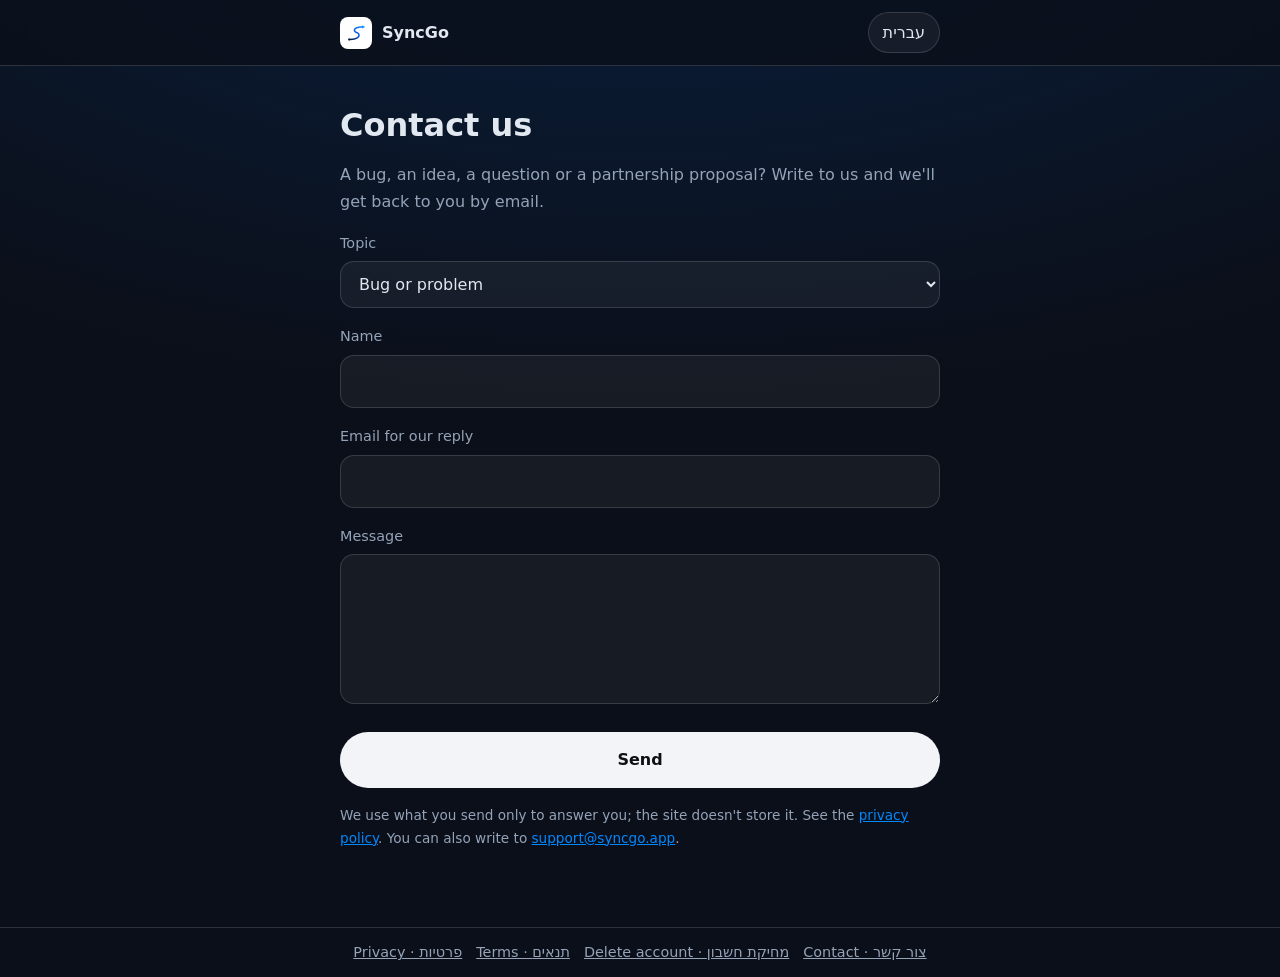
==== contact.html @ 4624d8fe "Join page, contact form, Play button, terms + privacy updates" ====
<!doctype html>
<html lang="he" dir="rtl"><head><meta charset="utf-8">
<meta name="viewport" content="width=device-width,initial-scale=1">
<meta name="theme-color" content="#0b0f19"><link rel="icon" href="/assets/img/logo.png">
<title>SyncGo</title><style>
:root{--bg:#0b0f19;--card:rgba(255,255,255,.05);--line:rgba(255,255,255,.14);--txt:#e2e8f0;--sub:#94a3b8;--acc:#0088ff}
*{box-sizing:border-box}html{-webkit-text-size-adjust:100%}
body{margin:0;background:radial-gradient(1200px 600px at 50% -200px,rgba(0,118,255,.18),transparent),var(--bg);color:var(--txt);
font:16px/1.7 Rubik,system-ui,-apple-system,"Segoe UI",Arial,sans-serif}
header{position:sticky;top:0;backdrop-filter:blur(12px);background:rgba(11,15,25,.75);border-bottom:1px solid var(--line);z-index:2}
.bar{max-width:640px;margin:auto;display:flex;align-items:center;justify-content:space-between;padding:12px 20px}
.brand{display:flex;gap:10px;align-items:center;color:var(--txt);text-decoration:none;font-weight:800}
.brand img{width:32px;height:32px;border-radius:8px}
button{background:var(--card);color:var(--txt);border:1px solid var(--line);border-radius:999px;padding:6px 14px;font:inherit;cursor:pointer}
main{max-width:640px;margin:auto;padding:32px 20px 64px}
h1{font-size:2rem;line-height:1.25;margin:.2em 0}p{color:var(--sub)}a{color:var(--acc)}
label{display:block;font-size:.9rem;color:var(--sub);margin:16px 0 6px}
input,select,textarea{width:100%;background:var(--card);color:var(--txt);border:1px solid var(--line);border-radius:14px;padding:12px 14px;font:inherit}
select option{color:#0b0f19}
textarea{min-height:150px;resize:vertical}
.send{margin-top:20px;width:100%;padding:14px;border-radius:999px;background:#f2f4f7;color:#0e1015;font-weight:700;border:0}
.send:disabled{opacity:.6}
.hp{position:absolute;left:-9999px;width:1px;height:1px;overflow:hidden}
.msg{margin-top:14px;font-weight:600}.msg.ok{color:#4ade80}.msg.err{color:#f87171}
.note{font-size:.85rem;color:var(--sub);margin-top:16px}
footer{border-top:1px solid var(--line);color:var(--sub);font-size:.9rem}
footer .bar{flex-wrap:wrap;gap:14px;justify-content:center}footer a{color:var(--sub)}
[lang-block]{display:none}html[lang=he] [lang-block=he],html[lang=en] [lang-block=en]{display:block}
</style></head><body>
<header><div class="bar"><a class="brand" href="/"><img src="/assets/img/logo.png" alt="">SyncGo</a><button id="lang" type="button">English</button></div></header>
<main>
<section lang-block="he" dir="rtl">
<h1>צרו קשר</h1>
<p>תקלה, רעיון לשיפור, שאלה או הצעה לשיתוף פעולה? כתבו לנו ונחזור אליכם במייל.</p>
<form data-contact data-lang="he" novalidate>
  <label for="t-he">נושא</label>
  <select id="t-he" name="topic"><option value="bug">תקלה או בעיה</option><option value="idea">הצעת ייעול</option>
    <option value="partnership">שיתוף פעולה</option><option value="privacy">פרטיות ומחיקת מידע</option><option value="other">אחר</option></select>
  <label for="n-he">שם</label><input id="n-he" name="name" maxlength="80" autocomplete="name" required>
  <label for="e-he">אימייל לתשובה</label><input id="e-he" name="email" type="email" maxlength="200" autocomplete="email" dir="ltr" required>
  <label for="m-he">ההודעה</label><textarea id="m-he" name="message" maxlength="3000" required></textarea>
  <div class="hp" aria-hidden="true"><label>Website<input name="website" tabindex="-1" autocomplete="off"></label></div>
  <button class="send" type="submit">שליחה</button>
  <p class="msg" role="status" aria-live="polite"></p>
</form>
<p class="note">את הפרטים שתשלחו אנחנו משתמשים רק כדי לענות לפנייה, והם לא נשמרים באתר. פרטים ב<a href="/privacy.html">מדיניות הפרטיות</a>. אפשר גם לכתוב ישירות ל-<a href="mailto:support@syncgo.app">support@syncgo.app</a>.</p>
</section>
<section lang-block="en" dir="ltr">
<h1>Contact us</h1>
<p>A bug, an idea, a question or a partnership proposal? Write to us and we'll get back to you by email.</p>
<form data-contact data-lang="en" novalidate>
  <label for="t-en">Topic</label>
  <select id="t-en" name="topic"><option value="bug">Bug or problem</option><option value="idea">Improvement idea</option>
    <option value="partnership">Partnership</option><option value="privacy">Privacy &amp; data deletion</option><option value="other">Other</option></select>
  <label for="n-en">Name</label><input id="n-en" name="name" maxlength="80" autocomplete="name" required>
  <label for="e-en">Email for our reply</label><input id="e-en" name="email" type="email" maxlength="200" autocomplete="email" required>
  <label for="m-en">Message</label><textarea id="m-en" name="message" maxlength="3000" required></textarea>
  <div class="hp" aria-hidden="true"><label>Website<input name="website" tabindex="-1" autocomplete="off"></label></div>
  <button class="send" type="submit">Send</button>
  <p class="msg" role="status" aria-live="polite"></p>
</form>
<p class="note">We use what you send only to answer you; the site doesn't store it. See the <a href="/privacy.html">privacy policy</a>. You can also write to <a href="mailto:support@syncgo.app">support@syncgo.app</a>.</p>
</section>
</main>
<footer><div class="bar"><a href="/privacy.html">Privacy · פרטיות</a><a href="/terms.html">Terms · תנאים</a>
<a href="/delete-account.html">Delete account · מחיקת חשבון</a><a href="/contact.html">Contact · צור קשר</a></div></footer>
<script src="/assets/js/contact.js"></script>
<script src="/assets/js/legal.js"></script></body></html>
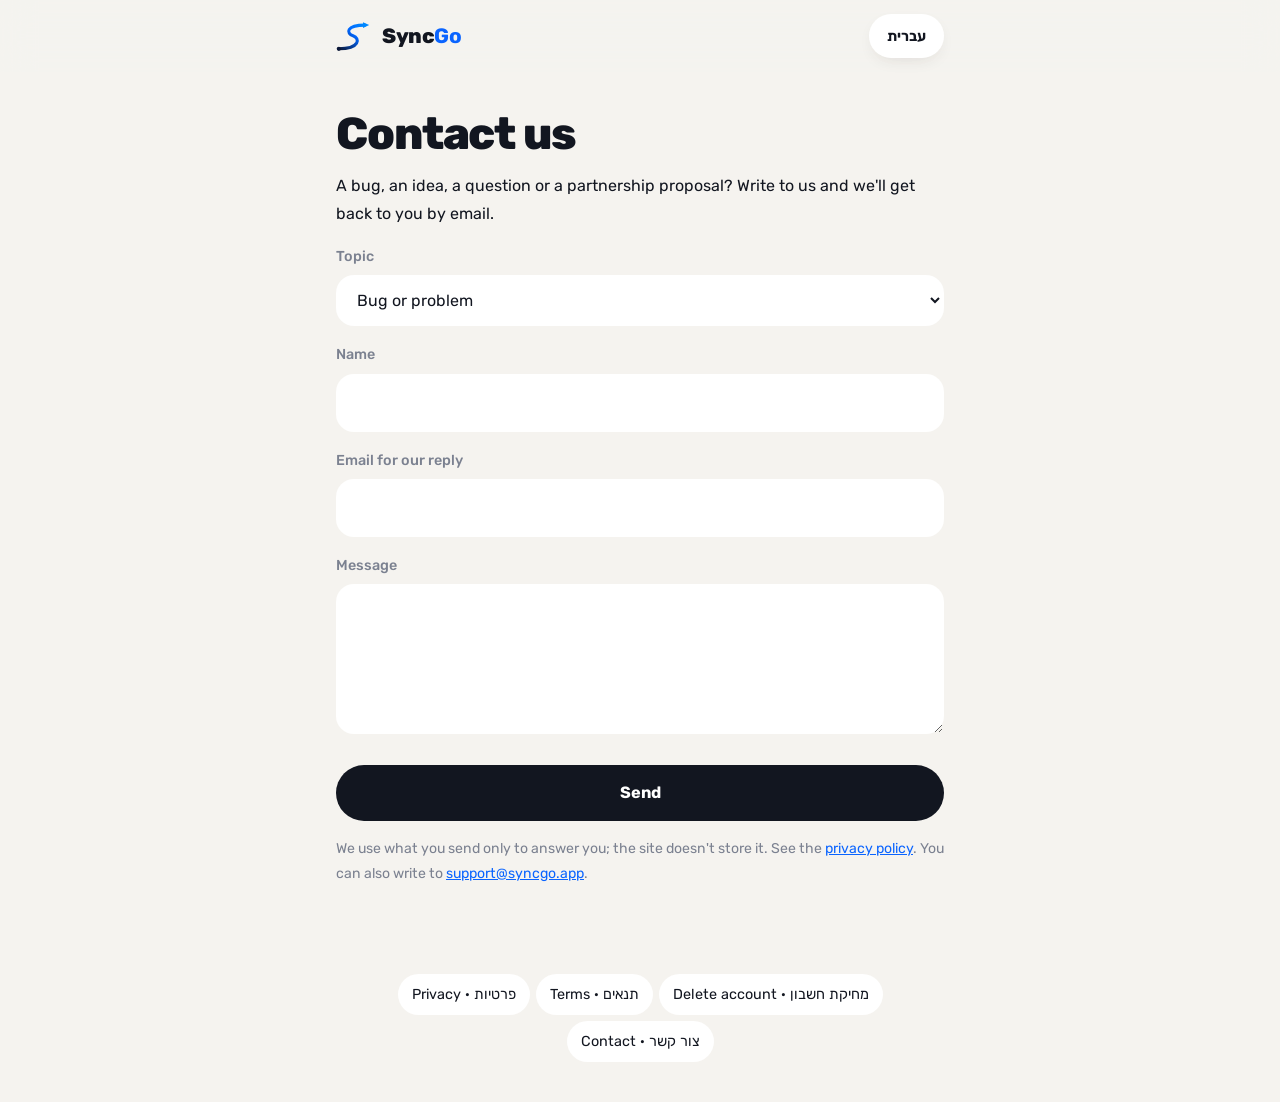
==== commit ed3cfe86: "Site redesign in the app's style (Redesign C): light/dark, 3D objects, new screenshots, shared inner" ====
--- a/contact.html
+++ b/contact.html
@@ -1,33 +1,9 @@
 <!doctype html>
 <html lang="he" dir="rtl"><head><meta charset="utf-8">
 <meta name="viewport" content="width=device-width,initial-scale=1">
-<meta name="theme-color" content="#0b0f19"><link rel="icon" href="/assets/img/logo.png">
-<title>SyncGo</title><style>
-:root{--bg:#0b0f19;--card:rgba(255,255,255,.05);--line:rgba(255,255,255,.14);--txt:#e2e8f0;--sub:#94a3b8;--acc:#0088ff}
-*{box-sizing:border-box}html{-webkit-text-size-adjust:100%}
-body{margin:0;background:radial-gradient(1200px 600px at 50% -200px,rgba(0,118,255,.18),transparent),var(--bg);color:var(--txt);
-font:16px/1.7 Rubik,system-ui,-apple-system,"Segoe UI",Arial,sans-serif}
-header{position:sticky;top:0;backdrop-filter:blur(12px);background:rgba(11,15,25,.75);border-bottom:1px solid var(--line);z-index:2}
-.bar{max-width:640px;margin:auto;display:flex;align-items:center;justify-content:space-between;padding:12px 20px}
-.brand{display:flex;gap:10px;align-items:center;color:var(--txt);text-decoration:none;font-weight:800}
-.brand img{width:32px;height:32px;border-radius:8px}
-button{background:var(--card);color:var(--txt);border:1px solid var(--line);border-radius:999px;padding:6px 14px;font:inherit;cursor:pointer}
-main{max-width:640px;margin:auto;padding:32px 20px 64px}
-h1{font-size:2rem;line-height:1.25;margin:.2em 0}p{color:var(--sub)}a{color:var(--acc)}
-label{display:block;font-size:.9rem;color:var(--sub);margin:16px 0 6px}
-input,select,textarea{width:100%;background:var(--card);color:var(--txt);border:1px solid var(--line);border-radius:14px;padding:12px 14px;font:inherit}
-select option{color:#0b0f19}
-textarea{min-height:150px;resize:vertical}
-.send{margin-top:20px;width:100%;padding:14px;border-radius:999px;background:#f2f4f7;color:#0e1015;font-weight:700;border:0}
-.send:disabled{opacity:.6}
-.hp{position:absolute;left:-9999px;width:1px;height:1px;overflow:hidden}
-.msg{margin-top:14px;font-weight:600}.msg.ok{color:#4ade80}.msg.err{color:#f87171}
-.note{font-size:.85rem;color:var(--sub);margin-top:16px}
-footer{border-top:1px solid var(--line);color:var(--sub);font-size:.9rem}
-footer .bar{flex-wrap:wrap;gap:14px;justify-content:center}footer a{color:var(--sub)}
-[lang-block]{display:none}html[lang=he] [lang-block=he],html[lang=en] [lang-block=en]{display:block}
-</style></head><body>
-<header><div class="bar"><a class="brand" href="/"><img src="/assets/img/logo.png" alt="">SyncGo</a><button id="lang" type="button">English</button></div></header>
+<meta name="theme-color" content="#F5F3EF" media="(prefers-color-scheme: light)"><meta name="theme-color" content="#0E1015" media="(prefers-color-scheme: dark)"><link rel="icon" href="/assets/img/logo.png">
+<title>SyncGo</title><link rel="stylesheet" href="/assets/css/pages.css"><style>:root{--w:640px}</style></head><body>
+<header><div class="bar"><a class="brand" href="/"><svg viewBox="28 30 152 132" aria-hidden="true"><defs><linearGradient id="lg" x1="0%" y1="100%" x2="100%" y2="0%"><stop offset="0%" stop-color="var(--logo-start)"/><stop offset="60%" stop-color="var(--logo-mid)"/><stop offset="100%" stop-color="var(--logo-end)"/></linearGradient></defs><path class="r" d="M 40,150 C 130,150 130,105 100,95 C 70,85 70,50 150,50" stroke="url(#lg)"/><circle class="d" cx="40" cy="150" r="9"/><polygon class="a" points="142,38 168,50 142,62"/></svg><span dir="ltr">Sync<b>Go</b></span></a><button id="lang" type="button">English</button></div></header>
 <main>
 <section lang-block="he" dir="rtl">
 <h1>צרו קשר</h1>
--- a/assets/css/pages.css
+++ b/assets/css/pages.css
@@ -0,0 +1,70 @@
+/* Shared style for the inner pages (privacy, terms, delete-account, contact, join), Redesign C (2026-11-26).
+   Tokens = sync-gather/src/styles/_tokens.scss; keep in step with the <style> in index.html. */
+@font-face{font-family:'Rubik';src:url(/assets/fonts/Rubik-VariableFont_wght.ttf) format('truetype');font-weight:300 900;font-display:swap}
+:root{
+  --bg:#F5F3EF;--sheet:#FFFFFF;--ink:#121620;--muted:#7B8190;--line:#E8E4DC;--soft:#F5F3EF;--shadow:rgba(40,30,20,.16);
+  --btn:#121620;--btn-ink:#FFFFFF;--brand:#0A64FF;--ok:#15803D;--err:#DC2626;--hue:#DCE9FF;
+  --logo-start:#0C1838;--logo-mid:#0066FE;--logo-end:#0088FF;
+  color-scheme:light;
+}
+@media (prefers-color-scheme:dark){:root:not([data-theme="light"]){
+  --bg:#0E1015;--sheet:#171A21;--ink:#F2F4F7;--muted:#8C93A3;--line:#262A33;--soft:#1F232C;--shadow:rgba(0,0,0,.5);
+  --btn:#F2F4F7;--btn-ink:#0E1015;--brand:#4D9BFF;--ok:#4ADE80;--err:#F87171;--hue:#172741;
+  --logo-start:#7FB2FF;--logo-mid:#4D9BFF;--logo-end:#3FA2FF;color-scheme:dark;
+}}
+:root[data-theme="dark"]{
+  --bg:#0E1015;--sheet:#171A21;--ink:#F2F4F7;--muted:#8C93A3;--line:#262A33;--soft:#1F232C;--shadow:rgba(0,0,0,.5);
+  --btn:#F2F4F7;--btn-ink:#0E1015;--brand:#4D9BFF;--ok:#4ADE80;--err:#F87171;--hue:#172741;
+  --logo-start:#7FB2FF;--logo-mid:#4D9BFF;--logo-end:#3FA2FF;color-scheme:dark;
+}
+*{box-sizing:border-box}html{-webkit-text-size-adjust:100%}
+body{margin:0;background:var(--bg);color:var(--ink);font:16px/1.75 Rubik,system-ui,-apple-system,"Segoe UI",Arial,sans-serif}
+a{color:var(--brand)}
+
+header{position:sticky;top:0;z-index:2;background:color-mix(in srgb,var(--bg) 82%,transparent);backdrop-filter:blur(16px);-webkit-backdrop-filter:blur(16px)}
+.bar{max-width:var(--w,820px);margin:auto;display:flex;align-items:center;justify-content:space-between;padding:14px 16px}
+.brand{display:flex;gap:10px;align-items:center;color:var(--ink);text-decoration:none;font-weight:800;font-size:1.3rem;letter-spacing:-.02em}
+.brand b{color:var(--brand)}
+.brand svg{width:36px;height:32px;overflow:visible}
+.brand .r{fill:none;stroke-width:13;stroke-linecap:round}.brand .d{fill:var(--logo-start)}.brand .a{fill:var(--logo-end)}
+#lang{background:var(--sheet);color:var(--ink);border:0;border-radius:999px;height:44px;padding:0 18px;font:700 .9rem Rubik,sans-serif;cursor:pointer;box-shadow:0 6px 18px -8px var(--shadow)}
+
+main{max-width:var(--w,820px);margin:auto;padding:24px 16px 64px}
+h1{font-size:clamp(2rem,5vw,2.8rem);line-height:1.1;letter-spacing:-.025em;font-weight:800;margin:.3em 0 .3em}
+h2{font-size:1.25rem;line-height:1.3;font-weight:800;margin:2em 0 .5em}
+.meta{color:var(--muted);font-size:.92rem}
+p{margin:.7em 0}
+.card{background:var(--sheet);border:0;border-radius:24px;padding:18px 22px;margin:18px 0}
+table{width:100%;border-collapse:collapse;font-size:.95rem;background:var(--sheet);border-radius:20px;overflow:hidden}
+td,th{border-bottom:1px solid var(--line);padding:10px 12px;text-align:start;vertical-align:top}
+tr:last-child td{border-bottom:0}
+th{color:var(--muted);font-weight:600}
+ol li,ul li{margin:.3em 0}
+
+/* forms (contact) */
+label{display:block;font-size:.9rem;color:var(--muted);margin:16px 0 6px;font-weight:500}
+input,select,textarea{width:100%;background:var(--sheet);color:var(--ink);border:1.5px solid transparent;border-radius:18px;padding:14px 16px;font:inherit;outline:none}
+input:focus,select:focus,textarea:focus{border-color:var(--ink)}
+textarea{min-height:150px;resize:vertical}
+.send{margin-top:22px;width:100%;height:56px;border-radius:999px;background:var(--btn);color:var(--btn-ink);font:700 1.02rem Rubik,sans-serif;border:0;cursor:pointer}
+.send:disabled{opacity:.6}
+/* honeypot: out of sight without a far-off position (left:-9999px made RTL pages scroll sideways) */
+.hp{position:absolute;width:1px;height:1px;overflow:hidden;clip-path:inset(50%);white-space:nowrap;opacity:0}
+.msg{margin-top:14px;font-weight:600}.msg.ok{color:var(--ok)}.msg.err{color:var(--err)}
+.note{font-size:.88rem;color:var(--muted);margin-top:16px}
+
+/* join */
+.join{text-align:center}
+.join .obj{width:150px;height:auto;margin:8px auto 0;display:block;filter:drop-shadow(0 18px 18px rgba(0,0,0,.12))}
+.cta{display:flex;align-items:center;justify-content:center;margin:24px auto 10px;max-width:360px;height:58px;border-radius:999px;background:var(--btn);color:var(--btn-ink);font-weight:700;text-decoration:none;font-size:1.05rem}
+.ghost{display:flex;align-items:center;justify-content:center;margin:0 auto;max-width:360px;height:52px;border-radius:999px;background:var(--sheet);color:var(--ink);text-decoration:none;font-weight:600}
+.join .card{text-align:start;font-size:.95rem}
+.join .card ol{margin:.4em 0;padding-inline-start:1.2em}
+.join p{color:var(--muted)}
+.bad{display:none}body.invalid .ok{display:none}body.invalid .bad{display:block}
+
+footer{color:var(--muted);font-size:.9rem}
+footer .bar{flex-wrap:wrap;gap:6px;justify-content:center;padding-bottom:40px}
+footer a{color:var(--ink);text-decoration:none;background:var(--sheet);padding:8px 14px;border-radius:999px}
+footer a:hover{background:var(--btn);color:var(--btn-ink)}
+[lang-block]{display:none}html[lang=he] [lang-block=he],html[lang=en] [lang-block=en]{display:block}
